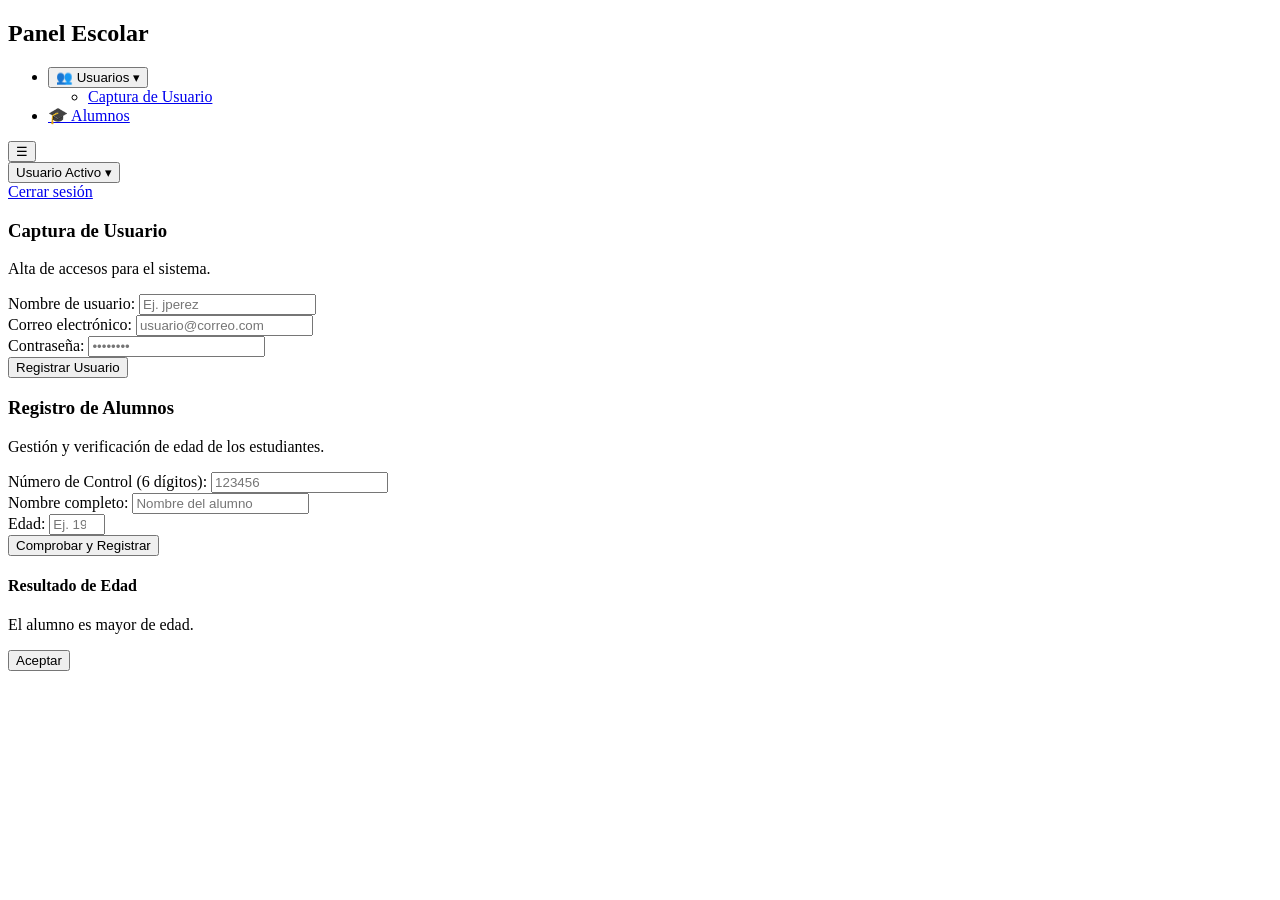
==== index.html @ 4dca19d1 "actualizacion del index" ====
<!DOCTYPE html>
<html lang="es">
<head>
  <meta charset="UTF-8">
  <meta name="viewport" content="width=device-width, initial-scale=1.0">
  <title>Panel Principal - Sistema Escolar</title>
  <link rel="stylesheet" href="styles.css">
</head>
<body>

  <!-- Contenedor general del layout -->
  <div class="layout">

    <!-- BARRA LATERAL (SIDEBAR) -->
    <aside class="sidebar" id="sidebar">
      <div class="sidebar-header">
        <h2>Panel Escolar</h2>
      </div>

      <nav class="sidebar-menu">
        <ul>
          <!-- Menú Usuarios con submenú desplegable -->
          <li class="menu-item has-submenu">
            <button class="submenu-btn" id="btnMenuUsuarios">
              <span>👥 Usuarios</span>
              <span class="arrow">▾</span>
            </button>
            <ul class="submenu" id="submenuUsuarios">
              <li><a href="#seccion-usuarios">Captura de Usuario</a></li>
            </ul>
          </li>
          <!-- Enlace directo al formulario de alumnos -->
          <li class="menu-item">
            <a href="#seccion-alumnos" class="menu-link">🎓 Alumnos</a>
          </li>
        </ul>
      </nav>
    </aside>

    <!-- ÁREA PRINCIPAL DE CONTENIDO -->
    <div class="main-wrapper">

      <!-- BARRA SUPERIOR (NAVBAR) -->
      <header class="navbar">
        <!-- Botón hamburguesa para colapsar/abrir sidebar -->
        <button class="btn-toggle" id="btnToggleSidebar" aria-label="Abrir o cerrar menú">
          ☰
        </button>

        <!-- Menú de usuario a la derecha -->
        <div class="user-menu-container">
          <button class="user-btn" id="btnUserMenu">
            <!-- Aquí JS colocará el nombre o correo del login -->
            <span id="userNameDisplay">Usuario Activo</span>
            <span class="arrow">▾</span>
          </button>
          
          <!-- Desplegable para cerrar sesión -->
          <div class="user-dropdown" id="userDropdown">
            <a href="login.html" id="btnLogout">Cerrar sesión</a>
          </div>
        </div>
      </header>

      <!-- CONTENIDO DE LA PÁGINA -->
      <main class="content">

        <!-- 1. Formulario de Usuarios (Captura) -->
        <section class="card" id="seccion-usuarios">
          <h3>Captura de Usuario</h3>
          <p class="section-desc">Alta de accesos para el sistema.</p>
          
          <form id="formUsuario">
            <div class="form-group">
              <label for="nombreUsuario">Nombre de usuario:</label>
              <input type="text" id="nombreUsuario" name="nombreUsuario" placeholder="Ej. jperez" required>
            </div>

            <div class="form-group">
              <label for="correoUsuario">Correo electrónico:</label>
              <input type="email" id="correoUsuario" name="correoUsuario" placeholder="usuario@correo.com" required>
            </div>

            <div class="form-group">
              <label for="passwordUsuario">Contraseña:</label>
              <input type="password" id="passwordUsuario" name="passwordUsuario" placeholder="••••••••" required>
            </div>

            <button type="submit" class="btn btn-primary">Registrar Usuario</button>
          </form>
        </section>

        <!-- 2. Formulario de Alumnos -->
        <section class="card" id="seccion-alumnos">
          <h3>Registro de Alumnos</h3>
          <p class="section-desc">Gestión y verificación de edad de los estudiantes.</p>

          <form id="formAlumno">
            <div class="form-group">
              <label for="numControl">Número de Control (6 dígitos):</label>
              <input type="text" id="numControl" name="numControl" maxlength="6" placeholder="123456" required>
            </div>

            <div class="form-group">
              <label for="nombreAlumno">Nombre completo:</label>
              <input type="text" id="nombreAlumno" name="nombreAlumno" placeholder="Nombre del alumno" required>
            </div>

            <div class="form-group">
              <label for="edadAlumno">Edad:</label>
              <input type="number" id="edadAlumno" name="edadAlumno" min="1" max="120" placeholder="Ej. 19" required>
            </div>

            <button type="submit" class="btn btn-secondary">Comprobar y Registrar</button>
          </form>
        </section>

      </main>
    </div>
  </div>

  <!-- MODAL: Verificación de Mayoría de Edad -->
  <div class="modal-overlay" id="modalEdad">
    <div class="modal-box">
      <h4 id="modalTitulo">Resultado de Edad</h4>
      <p id="modalMensaje">El alumno es mayor de edad.</p>
      <div class="modal-actions">
        <button class="btn btn-primary" id="btnCerrarModal">Aceptar</button>
      </div>
    </div>
  </div>

</body>
</html>
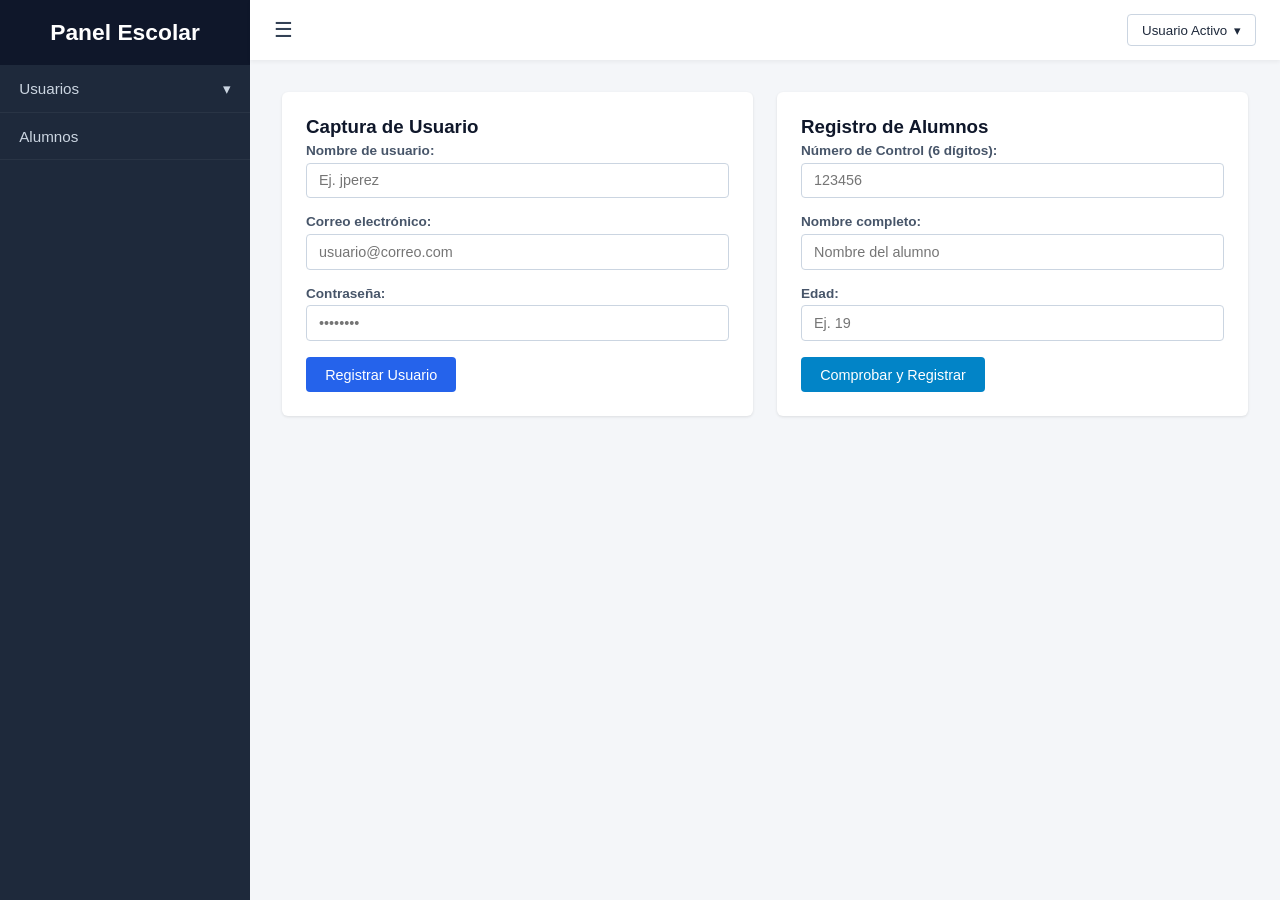
==== commit cb7bdc98: "actualizacion 3" ====
--- a/index.html
+++ b/index.html
@@ -3,8 +3,8 @@
 <head>
   <meta charset="UTF-8">
   <meta name="viewport" content="width=device-width, initial-scale=1.0">
-  <title>Panel Principal - Sistema Escolar</title>
-  <link rel="stylesheet" href="styles.css">
+  <title>Panel Principal</title>
+  <link rel="stylesheet" href="css/index.css">
 </head>
 <body>
 
@@ -22,7 +22,7 @@
           <!-- Menú Usuarios con submenú desplegable -->
           <li class="menu-item has-submenu">
             <button class="submenu-btn" id="btnMenuUsuarios">
-              <span>👥 Usuarios</span>
+              <span>Usuarios</span>
               <span class="arrow">▾</span>
             </button>
             <ul class="submenu" id="submenuUsuarios">
@@ -31,7 +31,7 @@
           </li>
           <!-- Enlace directo al formulario de alumnos -->
           <li class="menu-item">
-            <a href="#seccion-alumnos" class="menu-link">🎓 Alumnos</a>
+            <a href="#seccion-alumnos" class="menu-link">Alumnos</a>
           </li>
         </ul>
       </nav>
@@ -68,7 +68,6 @@
         <!-- 1. Formulario de Usuarios (Captura) -->
         <section class="card" id="seccion-usuarios">
           <h3>Captura de Usuario</h3>
-          <p class="section-desc">Alta de accesos para el sistema.</p>
           
           <form id="formUsuario">
             <div class="form-group">
@@ -93,7 +92,6 @@
         <!-- 2. Formulario de Alumnos -->
         <section class="card" id="seccion-alumnos">
           <h3>Registro de Alumnos</h3>
-          <p class="section-desc">Gestión y verificación de edad de los estudiantes.</p>
 
           <form id="formAlumno">
             <div class="form-group">
--- a/css/index.css
+++ b/css/index.css
@@ -0,0 +1,297 @@
+/* ===================================================
+   RESET Y VARIABLES BASE
+   =================================================== */
+* {
+  margin: 0;
+  padding: 0;
+  box-sizing: border-box;
+  font-family: Arial, Helvetica, sans-serif;
+}
+
+body {
+  background-color: #f4f6f9;
+  color: #333;
+}
+
+/* ===================================================
+   LAYOUT GENERAL
+   =================================================== */
+.layout {
+  display: flex;
+  min-height: 100vh;
+}
+
+/* ===================================================
+   BARRA LATERAL (SIDEBAR)
+   =================================================== */
+.sidebar {
+  width: 250px;
+  background-color: #1e293b;
+  color: #ffffff;
+  display: flex;
+  flex-direction: column;
+  transition: transform 0.3s ease, margin-left 0.3s ease;
+}
+
+/* Clase para ocultar el sidebar con el botón hamburguesa */
+.sidebar.collapsed {
+  margin-left: -250px;
+}
+
+.sidebar-header {
+  padding: 1.2rem;
+  background-color: #0f172a;
+  text-align: center;
+  font-size: 0.95rem;
+}
+
+.sidebar-menu ul {
+  list-style: none;
+}
+
+.menu-item {
+  border-bottom: 1px solid rgba(255, 255, 255, 0.05);
+}
+
+.menu-link,
+.submenu-btn {
+  width: 100%;
+  display: flex;
+  justify-content: space-between;
+  align-items: center;
+  padding: 0.9rem 1.2rem;
+  color: #cbd5e1;
+  text-decoration: none;
+  background: none;
+  border: none;
+  font-size: 0.95rem;
+  cursor: pointer;
+  text-align: left;
+}
+
+.menu-link:hover,
+.submenu-btn:hover {
+  background-color: #334155;
+  color: #ffffff;
+}
+
+/* Submenú */
+.submenu {
+  display: none; /* Se activa con clase .open mediante JS */
+  background-color: #0f172a;
+}
+
+.submenu.open {
+  display: block;
+}
+
+.submenu li a {
+  display: block;
+  padding: 0.7rem 1rem 0.7rem 2.2rem;
+  color: #94a3b8;
+  font-size: 0.85rem;
+  text-decoration: none;
+}
+
+.submenu li a:hover {
+  color: #ffffff;
+  background-color: #1e293b;
+}
+
+/* ===================================================
+   CONTENEDOR PRINCIPAL Y NAVBAR
+   =================================================== */
+.main-wrapper {
+  flex: 1;
+  display: flex;
+  flex-direction: column;
+}
+
+.navbar {
+  height: 60px;
+  background-color: #ffffff;
+  display: flex;
+  justify-content: space-between;
+  align-items: center;
+  padding: 0 1.5rem;
+  box-shadow: 0 2px 4px rgba(0, 0, 0, 0.05);
+}
+
+.btn-toggle {
+  background: none;
+  border: none;
+  font-size: 1.3rem;
+  cursor: pointer;
+  color: #334155;
+}
+
+/* Desplegable de usuario en navbar */
+.user-menu-container {
+  position: relative;
+}
+
+.user-btn {
+  background: none;
+  border: 1px solid #cbd5e1;
+  padding: 0.45rem 0.9rem;
+  border-radius: 4px;
+  cursor: pointer;
+  display: flex;
+  align-items: center;
+  gap: 0.4rem;
+  font-weight: 500;
+  color: #1e293b;
+}
+
+.user-btn:hover {
+  background-color: #f8fafc;
+}
+
+.user-dropdown {
+  position: absolute;
+  top: 110%;
+  right: 0;
+  background: #ffffff;
+  border: 1px solid #e2e8f0;
+  box-shadow: 0 4px 6px rgba(0, 0, 0, 0.1);
+  border-radius: 4px;
+  min-width: 140px;
+  display: none; /* Se activa con clase .show mediante JS */
+}
+
+.user-dropdown.show {
+  display: block;
+}
+
+.user-dropdown a {
+  display: block;
+  padding: 0.6rem 1rem;
+  color: #ef4444;
+  text-decoration: none;
+  font-size: 0.9rem;
+}
+
+.user-dropdown a:hover {
+  background-color: #fee2e2;
+}
+
+/* ===================================================
+   SECCIONES Y FORMULARIOS (CARDS)
+   =================================================== */
+.content {
+  padding: 2rem;
+  display: grid;
+  grid-template-columns: repeat(auto-fit, minmax(320px, 1fr));
+  gap: 1.5rem;
+  align-items: start;
+}
+
+.card {
+  background-color: #ffffff;
+  padding: 1.5rem;
+  border-radius: 6px;
+  box-shadow: 0 1px 3px rgba(0, 0, 0, 0.1);
+}
+
+.card h3 {
+  margin-bottom: 0.3rem;
+  color: #0f172a;
+}
+
+.section-desc {
+  font-size: 0.85rem;
+  color: #64748b;
+  margin-bottom: 1.2rem;
+}
+
+.form-group {
+  margin-bottom: 1rem;
+  display: flex;
+  flex-direction: column;
+}
+
+.form-group label {
+  font-size: 0.85rem;
+  margin-bottom: 0.3rem;
+  font-weight: bold;
+  color: #475569;
+}
+
+.form-group input {
+  padding: 0.55rem 0.75rem;
+  border: 1px solid #cbd5e1;
+  border-radius: 4px;
+  font-size: 0.9rem;
+  outline: none;
+}
+
+.form-group input:focus {
+  border-color: #2563eb;
+}
+
+/* Botones */
+.btn {
+  padding: 0.6rem 1.2rem;
+  border: none;
+  border-radius: 4px;
+  cursor: pointer;
+  font-size: 0.9rem;
+  font-weight: 500;
+  transition: opacity 0.2s;
+}
+
+.btn:hover {
+  opacity: 0.9;
+}
+
+.btn-primary {
+  background-color: #2563eb;
+  color: #ffffff;
+}
+
+.btn-secondary {
+  background-color: #0284c7;
+  color: #ffffff;
+}
+
+/* ===================================================
+   MODAL DE EDAD
+   =================================================== */
+.modal-overlay {
+  position: fixed;
+  inset: 0;
+  background: rgba(0, 0, 0, 0.5);
+  display: none; /* Se activa cambiando a 'flex' o con clase .active vía JS */
+  justify-content: center;
+  align-items: center;
+  z-index: 1000;
+}
+
+.modal-overlay.active {
+  display: flex;
+}
+
+.modal-box {
+  background: #ffffff;
+  padding: 1.5rem 2rem;
+  border-radius: 6px;
+  max-width: 380px;
+  width: 90%;
+  text-align: center;
+  box-shadow: 0 10px 15px rgba(0, 0, 0, 0.2);
+}
+
+.modal-box h4 {
+  margin-bottom: 0.8rem;
+  color: #0f172a;
+}
+
+.modal-box p {
+  color: #475569;
+  margin-bottom: 1.2rem;
+}
+
+.modal-actions {
+  display: flex;
+  justify-content: center;
+}
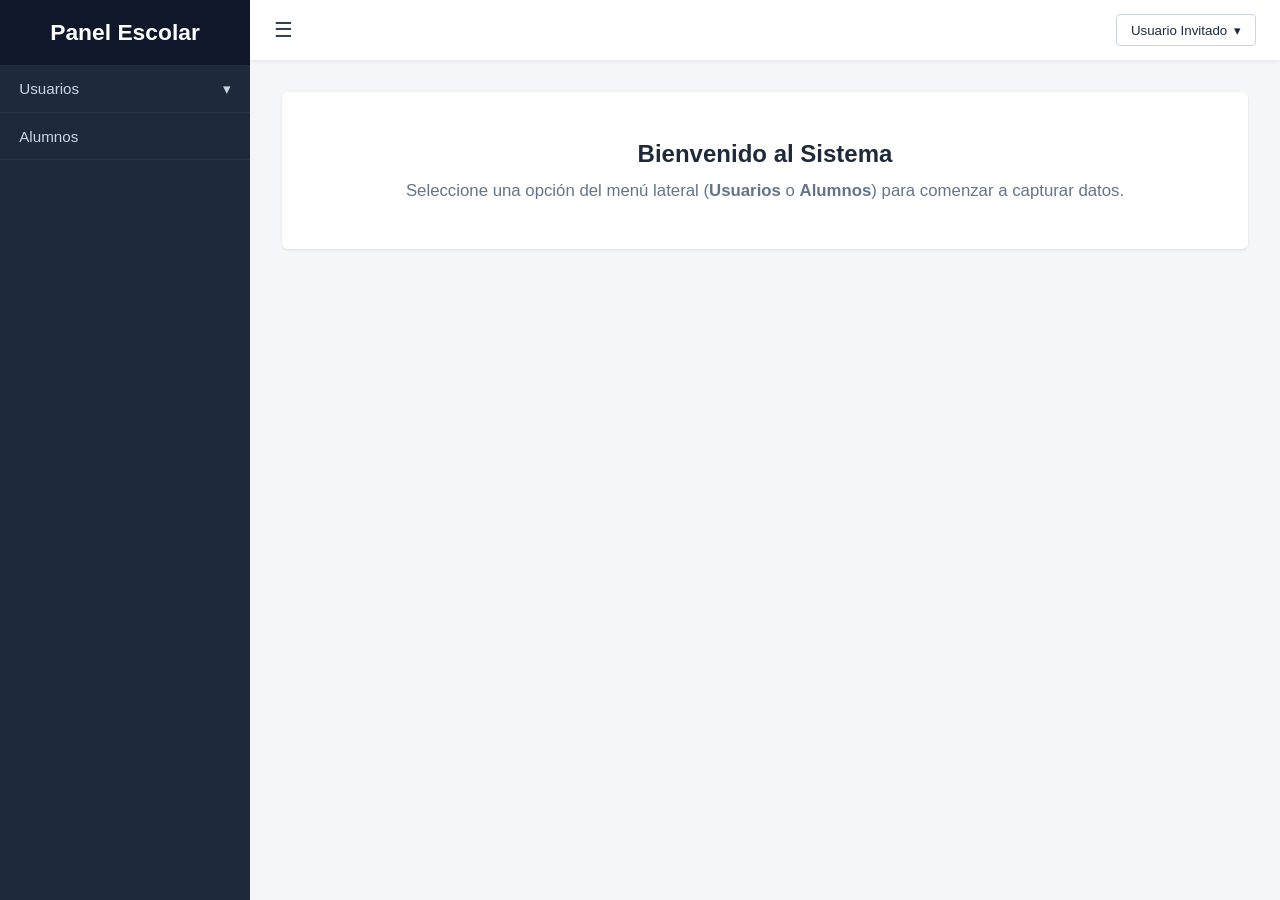
==== commit 5975b4c7: "cambios 4" ====
--- a/index.html
+++ b/index.html
@@ -26,12 +26,12 @@
               <span class="arrow">▾</span>
             </button>
             <ul class="submenu" id="submenuUsuarios">
-              <li><a href="#seccion-usuarios">Captura de Usuario</a></li>
+              <li><a href="#" id="linkMenuUsuarios">Captura de Usuario</a></li>
             </ul>
           </li>
           <!-- Enlace directo al formulario de alumnos -->
           <li class="menu-item">
-            <a href="#seccion-alumnos" class="menu-link">Alumnos</a>
+            <a href="#" class="menu-link" id="linkMenuAlumnos">Alumnos</a>
           </li>
         </ul>
       </nav>
@@ -65,8 +65,14 @@
       <!-- CONTENIDO DE LA PÁGINA -->
       <main class="content">
 
-        <!-- 1. Formulario de Usuarios (Captura) -->
-        <section class="card" id="seccion-usuarios">
+        <!-- Mensaje inicial de bienvenida -->
+        <section class="card mensaje-bienvenida" id="seccion-bienvenida">
+          <h3>Bienvenido al Sistema</h3>
+          <p>Seleccione una opción del menú lateral (<strong>Usuarios</strong> o <strong>Alumnos</strong>) para comenzar a capturar datos.</p>
+        </section>
+
+        <!-- 1. Formulario de Usuarios (Captura) - Inicia oculto -->
+        <section class="card oculto" id="seccion-usuarios">
           <h3>Captura de Usuario</h3>
           
           <form id="formUsuario">
@@ -89,8 +95,8 @@
           </form>
         </section>
 
-        <!-- 2. Formulario de Alumnos -->
-        <section class="card" id="seccion-alumnos">
+        <!-- 2. Formulario de Alumnos - Inicia oculto -->
+        <section class="card oculto" id="seccion-alumnos">
           <h3>Registro de Alumnos</h3>
 
           <form id="formAlumno">
@@ -105,8 +111,8 @@
             </div>
 
             <div class="form-group">
-              <label for="edadAlumno">Edad:</label>
-              <input type="number" id="edadAlumno" name="edadAlumno" min="1" max="120" placeholder="Ej. 19" required>
+              <label for="edadAlumno">Fecha de Nacimiento:</label>
+              <input type="date" id="edadAlumno" name="edadAlumno" required>
             </div>
 
             <button type="submit" class="btn btn-secondary">Comprobar y Registrar</button>
@@ -128,5 +134,7 @@
     </div>
   </div>
 
+  <script src="js/utileria.js"></script>
+  <script src="js/index.js"></script>
 </body>
 </html>
--- a/css/index.css
+++ b/css/index.css
@@ -294,4 +294,27 @@
 .modal-actions {
   display: flex;
   justify-content: center;
+}
+
+/* Ocultar secciones */
+.oculto {
+  display: none !important;
+}
+
+/* Estilo para la tarjeta de bienvenida inicial */
+.mensaje-bienvenida {
+  grid-column: 1 / -1;
+  text-align: center;
+  padding: 3rem 2rem;
+}
+
+.mensaje-bienvenida h3 {
+  font-size: 1.5rem;
+  margin-bottom: 0.8rem;
+  color: #1e293b;
+}
+
+.mensaje-bienvenida p {
+  color: #64748b;
+  font-size: 1.05rem;
 }
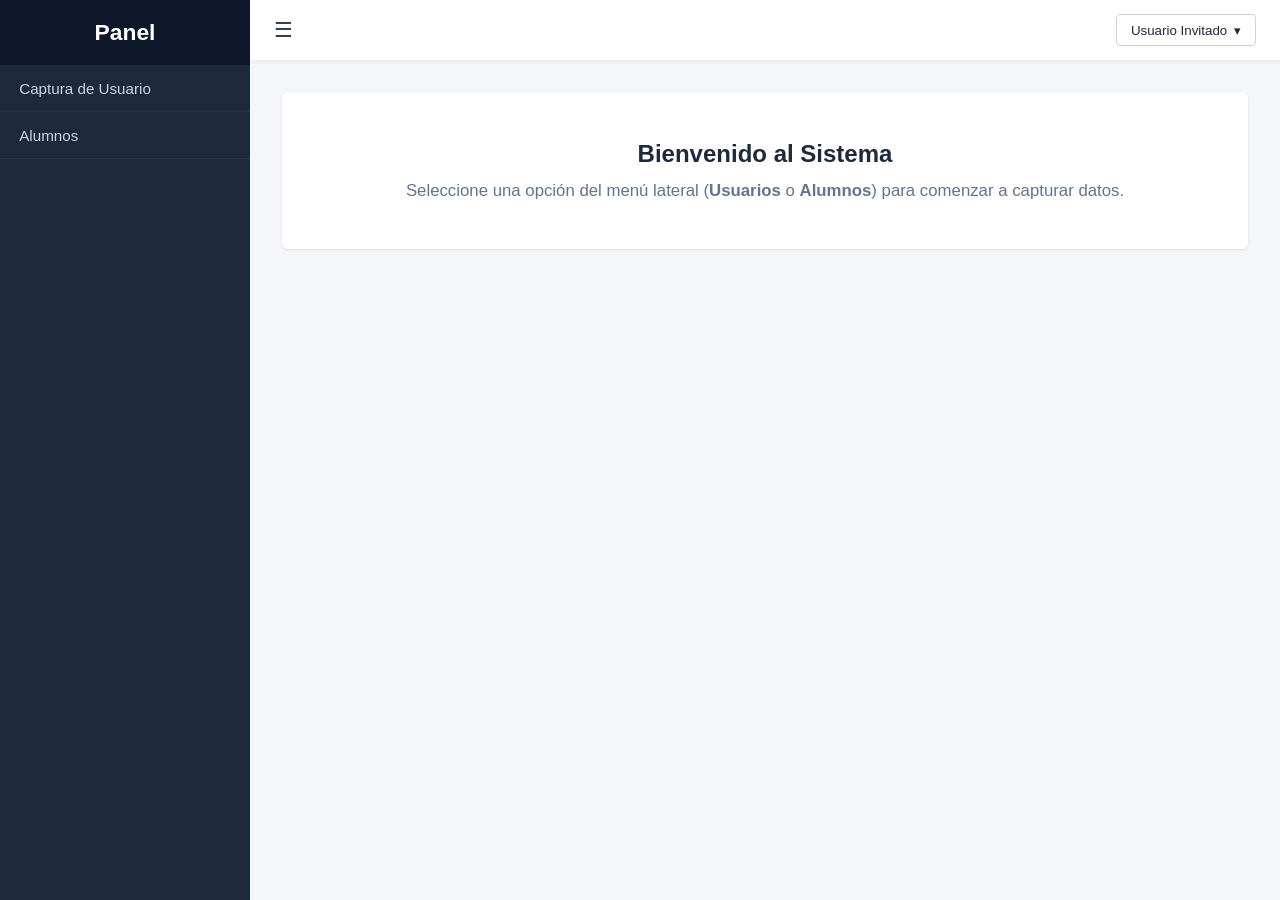
==== commit 6e33c930: "actualizacion del index html y js" ====
--- a/index.html
+++ b/index.html
@@ -14,21 +14,15 @@
     <!-- BARRA LATERAL (SIDEBAR) -->
     <aside class="sidebar" id="sidebar">
       <div class="sidebar-header">
-        <h2>Panel Escolar</h2>
+        <h2>Panel</h2>
       </div>
 
       <nav class="sidebar-menu">
         <ul>
           <!-- Menú Usuarios con submenú desplegable -->
-          <li class="menu-item has-submenu">
-            <button class="submenu-btn" id="btnMenuUsuarios">
-              <span>Usuarios</span>
-              <span class="arrow">▾</span>
-            </button>
-            <ul class="submenu" id="submenuUsuarios">
-              <li><a href="#" id="linkMenuUsuarios">Captura de Usuario</a></li>
-            </ul>
-          </li>
+            <li class="menu-item">
+             <a href="#" class="menu-link" id="linkMenuUsuarios">Captura de Usuario</a>
+             </li>
           <!-- Enlace directo al formulario de alumnos -->
           <li class="menu-item">
             <a href="#" class="menu-link" id="linkMenuAlumnos">Alumnos</a>
@@ -50,7 +44,6 @@
         <!-- Menú de usuario a la derecha -->
         <div class="user-menu-container">
           <button class="user-btn" id="btnUserMenu">
-            <!-- Aquí JS colocará el nombre o correo del login -->
             <span id="userNameDisplay">Usuario Activo</span>
             <span class="arrow">▾</span>
           </button>
@@ -78,7 +71,7 @@
           <form id="formUsuario">
             <div class="form-group">
               <label for="nombreUsuario">Nombre de usuario:</label>
-              <input type="text" id="nombreUsuario" name="nombreUsuario" placeholder="Ej. jperez" required>
+              <input type="text" id="nombreUsuario" name="nombreUsuario" placeholder="Pedro" required>
             </div>
 
             <div class="form-group">
@@ -101,8 +94,8 @@
 
           <form id="formAlumno">
             <div class="form-group">
-              <label for="numControl">Número de Control (6 dígitos):</label>
-              <input type="text" id="numControl" name="numControl" maxlength="6" placeholder="123456" required>
+              <label for="numControl">Número de Control:</label>
+              <input type="text" id="numControl" name="numControl" maxlength="6" placeholder="231566" required>
             </div>
 
             <div class="form-group">
--- a/css/index.css
+++ b/css/index.css
@@ -226,7 +226,7 @@
 }
 
 .form-group input:focus {
-  border-color: #2563eb;
+  border-color: #25eb2f;
 }
 
 /* Botones */
@@ -245,12 +245,12 @@
 }
 
 .btn-primary {
-  background-color: #2563eb;
+  background-color: #0fce98;
   color: #ffffff;
 }
 
 .btn-secondary {
-  background-color: #0284c7;
+  background-color: #09eb2b;
   color: #ffffff;
 }
 
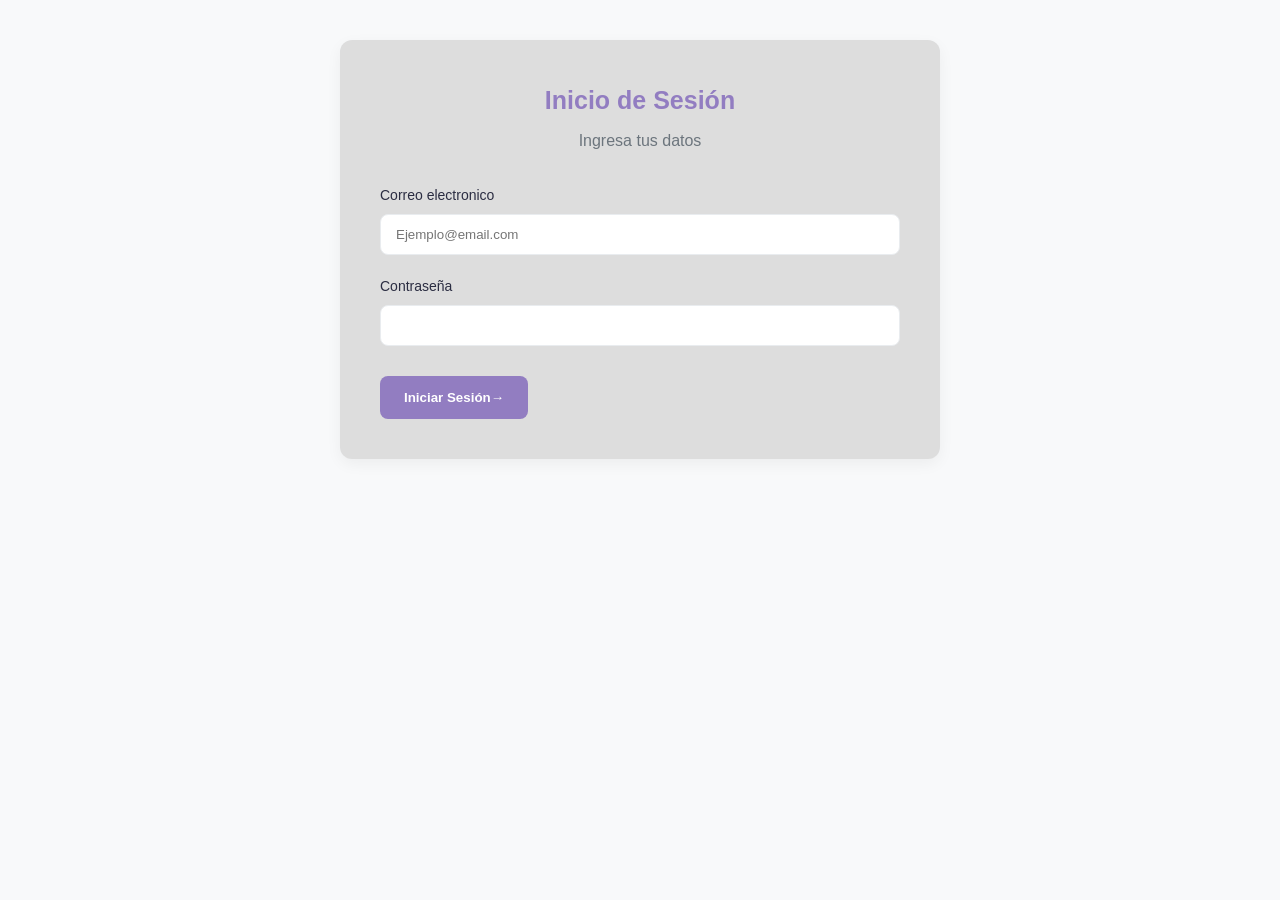
==== commit b45a8162: "Redireccionamiento de index a login" ====
--- a/index.html
+++ b/index.html
@@ -5,6 +5,11 @@
   <meta name="viewport" content="width=device-width, initial-scale=1.0">
   <title>Panel Principal</title>
   <link rel="stylesheet" href="css/index.css">
+  <script>
+    if (localStorage.getItem("inicioSesion") !== "true") {
+      window.location.href = "login.html";
+    }
+  </script>
 </head>
 <body>
 
